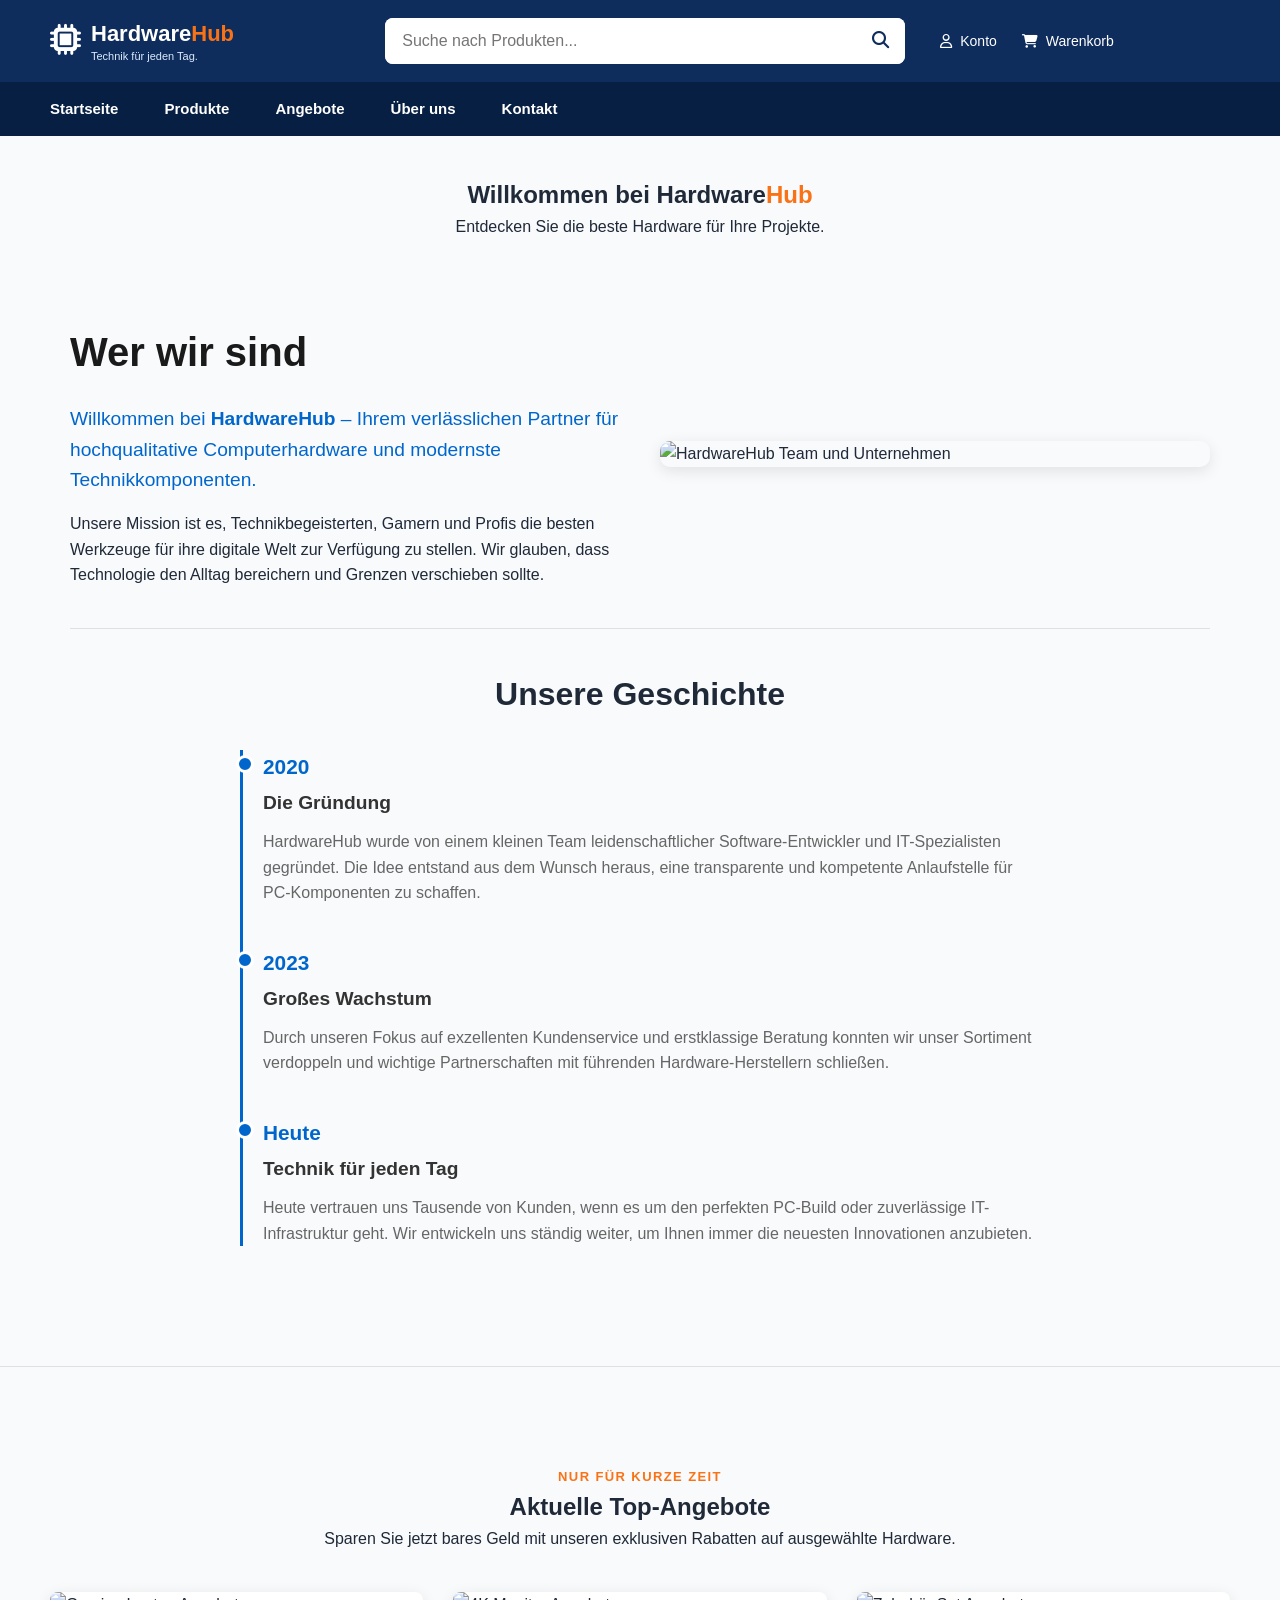
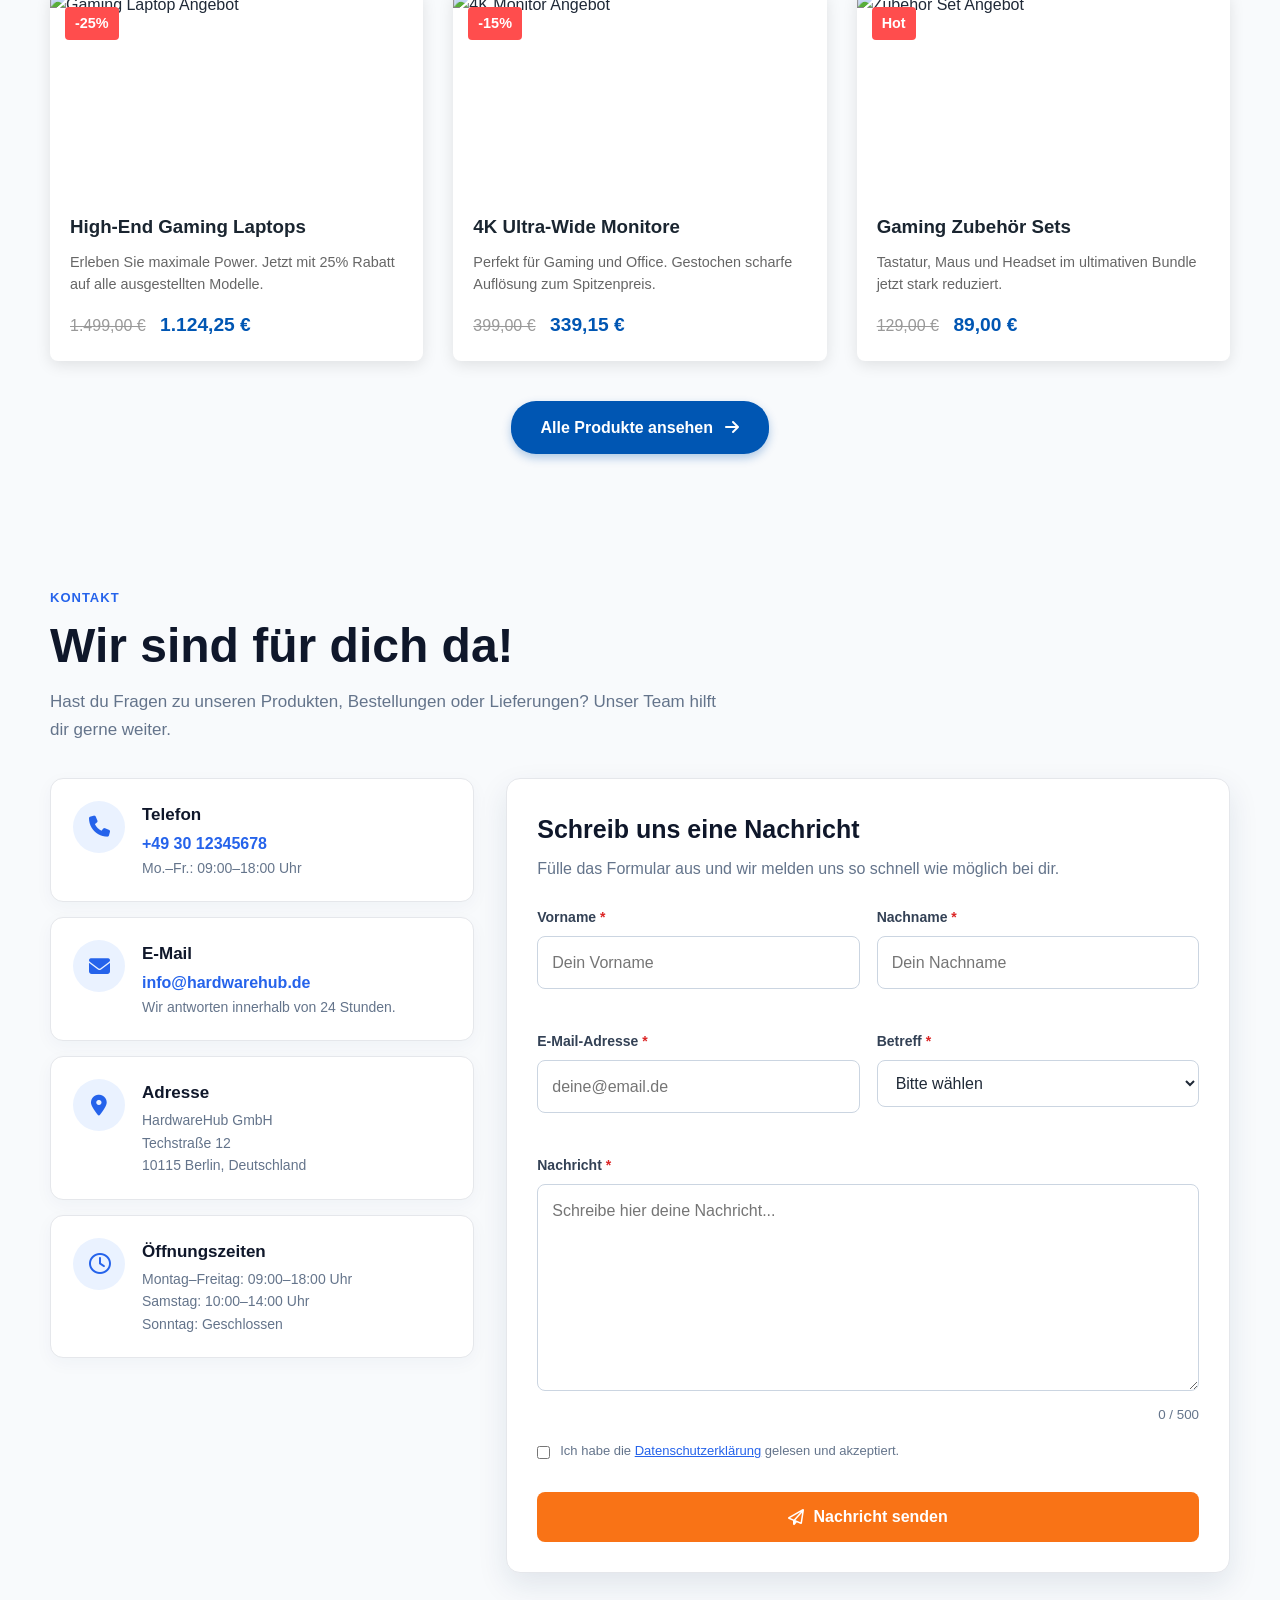
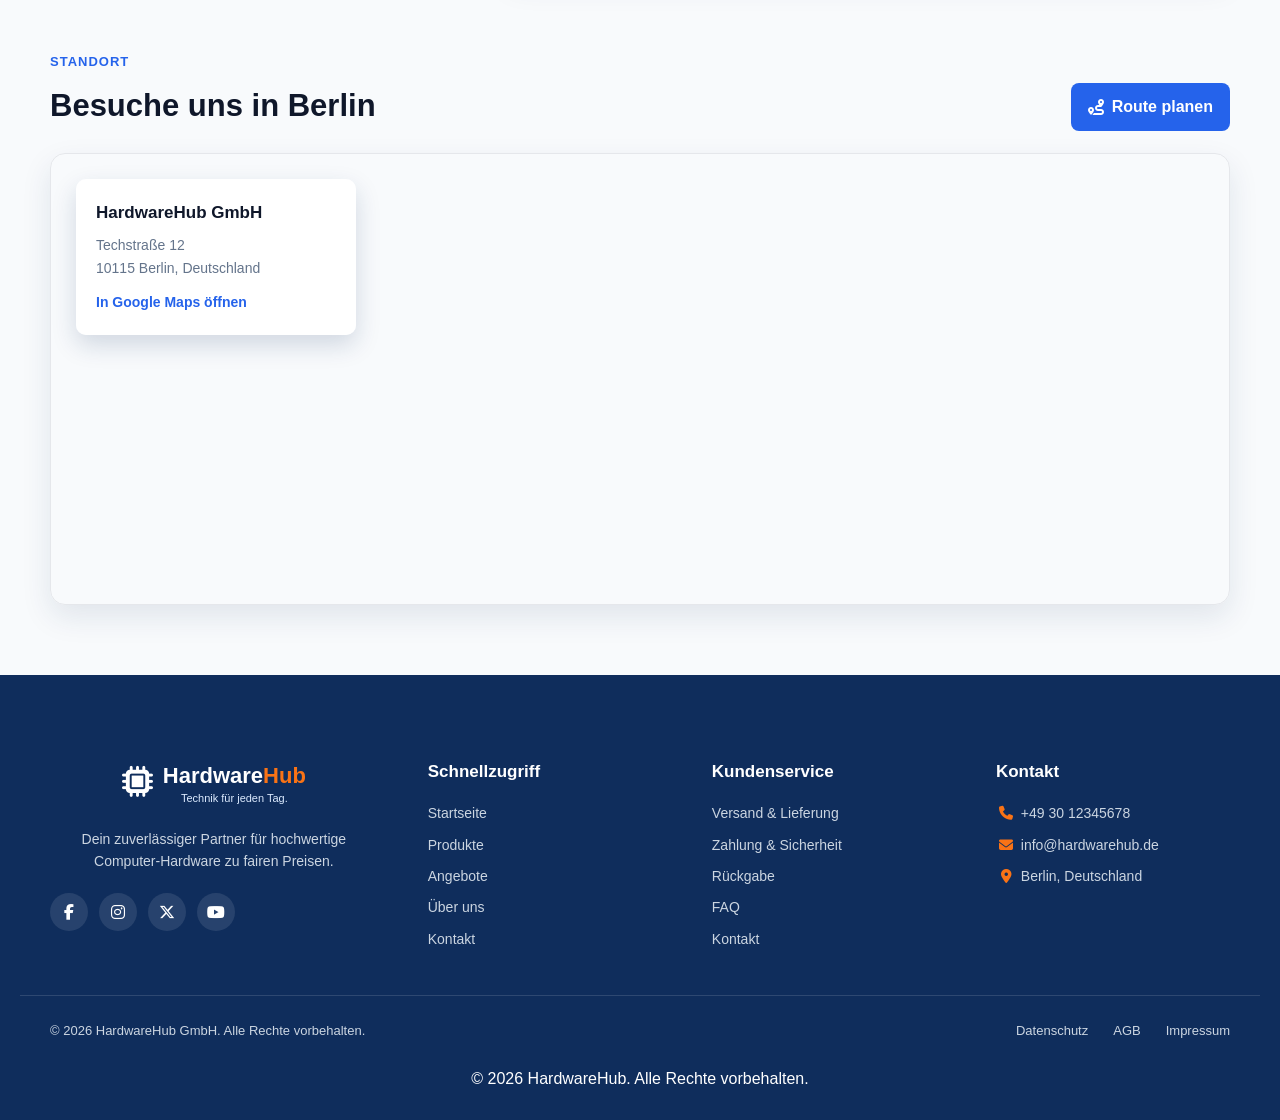
==== index.html @ 6ed335c6 "Navigation angepasst und angebot-ueber uns  page und Validierung sowie Bilder hinzugefügt" ====
<!doctype html>
<html lang="de">
  <head>
    <meta charset="UTF-8" />
    <meta name="viewport" content="width=device-width, initial-scale=1.0" />
    <title>HardwareHub - Home</title>

    <link
      rel="stylesheet"
      href="https://cdnjs.cloudflare.com/ajax/libs/font-awesome/6.5.1/css/all.min.css"
    />
    <link rel="stylesheet" href="css/style.css" />
    <link rel="stylesheet" href="css/uber-uns.css" />
    <link rel="stylesheet" href="css/warenkorb.css" />
    <link rel="stylesheet" href="css/kontakt.css" />
  </head>
  <body>
    <header class="header">
      <div class="header-top container">
        <a href="#home-section" class="logo">
          <span class="logo-icon"><i class="fa-solid fa-microchip"></i></span>
          <span
            >Hardware<span>Hub</span><small>Technik für jeden Tag.</small></span
          >
        </a>

        <form class="search-form">
          <input
            type="search"
            placeholder="Suche nach Produkten..."
            aria-label="Produkte suchen"
          />
          <button type="submit" aria-label="Suchen">
            <i class="fa-solid fa-magnifying-glass"></i>
          </button>
        </form>

        <div class="header-actions">
          <a href="#" class="header-link"
            ><i class="fa-regular fa-user"></i><span>Konto</span></a
          >
          <a href="#" class="header-link">
            <i class="fa-solid fa-cart-shopping"></i>
            <span>Warenkorb</span>
          </a>
        </div>
      </div>

      <nav class="navigation">
        <div class="container nav-content">
          <button class="menu-button" id="menuButton" aria-label="Menü öffnen">
            <i class="fa-solid fa-bars"></i>
          </button>
          <ul class="nav-list" id="navList">
            <li><a href="#home-section">Startseite</a></li>
            <li><a href="#angebote-component">Produkte</a></li>
            <li><a href="#angebote-component">Angebote</a></li>
            <li><a href="#uber-uns-component">Über uns</a></li>
            <li><a href="#kontakt-component">Kontakt</a></li>
          </ul>
        </div>
      </nav>
    </header>

    <main>
      <section
        id="home-section"
        class="container"
        style="padding: 40px 0; text-align: center"
      >
        <h2>Willkommen bei Hardware<span class="font-color">Hub</span></h2>
        <p>Entdecken Sie die beste Hardware für Ihre Projekte.</p>
      </section>

      <div id="uber-uns-component"></div>

      <hr class="section-divider" />

      <div id="angebote-component"></div>

      <div id="kontakt-component"></div>
    </main>

    <div id="notification" class="notification" aria-live="polite"></div>

    <footer class="footer">
      <div class="container footer-grid">
        <div class="footer-brand">
          <a href="index.html" class="logo">
            <span class="logo-icon">
              <i class="fa-solid fa-microchip"></i>
            </span>

            <span>
              Hardware<span>Hub</span>

              <small>Technik für jeden Tag.</small>
            </span>
          </a>

          <p>
            Dein zuverlässiger Partner für hochwertige Computer-Hardware zu
            fairen Preisen.
          </p>

          <div class="social-links">
            <a href="#" aria-label="Facebook">
              <i class="fa-brands fa-facebook-f"></i>
            </a>

            <a href="#" aria-label="Instagram">
              <i class="fa-brands fa-instagram"></i>
            </a>

            <a href="#" aria-label="X">
              <i class="fa-brands fa-x-twitter"></i>
            </a>

            <a href="#" aria-label="YouTube">
              <i class="fa-brands fa-youtube"></i>
            </a>
          </div>
        </div>

        <div class="footer-column">
          <h3>Schnellzugriff</h3>

          <a href="index.html">Startseite</a>

          <a href="seiten/produkte.html">Produkte</a>

          <a href="seiten/angebote.html">Angebote</a>

          <a href="seiten/ueber-uns.html">Über uns</a>

          <a href="kontakt.html">Kontakt</a>
        </div>

        <div class="footer-column">
          <h3>Kundenservice</h3>

          <a href="#">Versand & Lieferung</a>

          <a href="#">Zahlung & Sicherheit</a>

          <a href="#">Rückgabe</a>

          <a href="#">FAQ</a>

          <a href="kontakt.html">Kontakt</a>
        </div>

        <div class="footer-column">
          <h3>Kontakt</h3>

          <p>
            <i class="fa-solid fa-phone"></i>

            +49 30 12345678
          </p>

          <p>
            <i class="fa-solid fa-envelope"></i>

            info@hardwarehub.de
          </p>

          <p>
            <i class="fa-solid fa-location-dot"></i>

            Berlin, Deutschland
          </p>
        </div>
      </div>

      <div class="footer-bottom">
        <div class="container footer-bottom-content">
          <p>
            © <span id="currentYear"></span>

            HardwareHub GmbH. Alle Rechte vorbehalten.
          </p>

          <div>
            <a href="#">Datenschutz</a>

            <a href="#">AGB</a>

            <a href="#">Impressum</a>
          </div>
        </div>
      </div>

      <div class="container">
        <p>&copy; 2026 HardwareHub. Alle Rechte vorbehalten.</p>
      </div>
    </footer>

    <script src="js/component-loader.js"></script>
    <script src="js/kontakt.js"></script>
  </body>
</html>
---- css/style.css ----
.offers-section {
  padding: 60px 0;
}
.offers-heading {
  text-align: center;
  margin-bottom: 40px;
}
.offers-grid {
  display: grid;
  grid-template-columns: repeat(auto-fit, minmax(280px, 1fr));
  gap: 30px;
  margin-bottom: 40px;
}
.offer-card {
  background: #fff;
  border-radius: 8px;
  box-shadow: 0 4px 15px rgba(0, 0, 0, 0.1);
  overflow: hidden;
  position: relative;
  transition: transform 0.3s ease;
}
.offer-card:hover {
  transform: translateY(-5px);
}
.badge-discount {
  position: absolute;
  top: 15px;
  left: 15px;
  background: #ff4d4d;
  color: white;
  padding: 5px 10px;
  border-radius: 4px;
  font-weight: bold;
  font-size: 0.9rem;
  z-index: 1;
}
.offer-image img {
  width: 100%;
  height: 200px;
  object-fit: cover;
}
.offer-content {
  padding: 20px;
}
.offer-content h3 {
  margin-bottom: 10px;
  color: #1a2530;
}
.offer-content p {
  font-size: 0.9rem;
  color: #666;
  margin-bottom: 15px;
  line-height: 1.5;
}
.price-old {
  text-decoration: line-through;
  color: #999;
  margin-right: 10px;
}
.price-new {
  color: #0056b3;
  font-weight: bold;
  font-size: 1.2rem;
}

.offers-action-wrapper {
  text-align: center;
  margin-top: 30px;
}
.btn-view-all-products {
  display: inline-block;
  background: #0056b3;
  color: white;
  padding: 14px 30px;
  border-radius: 25px;
  text-decoration: none;
  font-weight: bold;
  transition: background 0.3s ease;
  box-shadow: 0 4px 10px rgba(0, 86, 179, 0.3);
}
.btn-view-all-products:hover {
  background: #003d82;
}
.btn-view-all-products i {
  margin-left: 8px;
}
.font-color {
  color: var(--orange);
  font-weight: 800;
}
---- css/uber-uns.css ----
.about-page {
  padding: 40px 20px;
}

.section-divider {
  border: 0;
  height: 1px;
  background: #e0e0e0;
  margin: 40px 0;
}

.about-hero {
  display: flex;
  gap: 40px;
  align-items: center;
  flex-wrap: wrap;
}

.about-hero-text {
  flex: 1;
  min-width: 300px;
}

.about-hero-text h1 {
  font-size: 2.5rem;
  color: #1a1a1a;
  margin-bottom: 20px;
}

.lead-text {
  font-size: 1.2rem;
  color: #0066cc;
  margin-bottom: 15px;
  line-height: 1.6;
}

.about-hero-image {
  flex: 1;
  min-width: 300px;
}

.about-hero-image img {
  width: 100%;
  height: auto;
  border-radius: 10px;
  box-shadow: 0 4px 15px rgba(0, 0, 0, 0.1);
}

.company-history h2 {
  font-size: 2rem;
  margin-bottom: 30px;
  text-align: center;
}

.timeline {
  position: relative;
  max-width: 800px;
  margin: 0 auto;
  padding-left: 20px;
  border-left: 3px solid #0066cc;
}

.timeline-item {
  position: relative;
  margin-bottom: 40px;
}

.timeline-item::before {
  content: "";
  position: absolute;
  left: -27px;
  top: 5px;
  width: 12px;
  height: 12px;
  border-radius: 50%;
  background-color: #0066cc;
  border: 3px solid #fff;
}

.timeline-year {
  font-weight: bold;
  color: #0066cc;
  font-size: 1.3rem;
  margin-bottom: 5px;
}

.timeline-content h3 {
  font-size: 1.2rem;
  margin-bottom: 10px;
  color: #333;
}

.timeline-content p {
  color: #666;
  line-height: 1.6;
}
---- css/warenkorb.css ----
:root {
    --dark-blue: #0f2d5c;
    --blue: #2563eb;
    --orange: #f97316;
    --white: #ffffff;
    --light-gray: #f3f4f6;
    --border: #e5e7eb;
    --text: #1f2937;
    --muted: #6b7280;
    --danger: #dc2626;
}

* {
    box-sizing: border-box;
    margin: 0;
    padding: 0;
}

body {
    font-family: Arial, Helvetica, sans-serif;
    background-color: var(--light-gray);
    color: var(--text);
    line-height: 1.6;
}

button {
    font: inherit;
}

a {
    color: inherit;
    text-decoration: none;
}

.header {
    background-color: var(--dark-blue);
    color: var(--white);
}

.header-container {
    max-width: 1300px;
    margin: 0 auto;
    padding: 18px 24px;
    display: flex;
    justify-content: space-between;
    align-items: center;
    gap: 30px;
}

.logo {
    font-size: 24px;
    font-weight: bold;
}

.navigation {
    display: flex;
    align-items: center;
    flex-wrap: wrap;
    gap: 22px;
}

.navigation a:hover,
.navigation a.active {
    color: var(--orange);
}

.cart-link {
    display: flex;
    align-items: center;
    gap: 8px;
}

#cart-count {
    min-width: 24px;
    height: 24px;
    padding: 0 7px;
    display: inline-flex;
    align-items: center;
    justify-content: center;
    border-radius: 999px;
    background-color: var(--orange);
    color: var(--white);
    font-size: 13px;
    font-weight: bold;
}

.cart-container {
    max-width: 1300px;
    min-height: 75vh;
    margin: 0 auto;
    padding: 50px 24px 70px;
}

.cart-heading {
    margin-bottom: 30px;
    display: flex;
    justify-content: space-between;
    align-items: center;
    gap: 20px;
}

.cart-heading h1 {
    color: var(--dark-blue);
    font-size: 42px;
}

.eyebrow {
    color: var(--orange);
    font-size: 13px;
    font-weight: bold;
    letter-spacing: 1.4px;
    text-transform: uppercase;
}

.continue-shopping {
    padding: 11px 16px;
    border: 1px solid var(--blue);
    border-radius: 10px;
    color: var(--blue);
    font-weight: bold;
}

.cart-layout {
    display: grid;
    grid-template-columns: minmax(0, 1fr) 340px;
    gap: 28px;
    align-items: start;
}

.cart-items {
    display: grid;
    gap: 16px;
}

.cart-item {
    padding: 18px;
    border: 1px solid var(--border);
    border-radius: 16px;
    background-color: var(--white);
    display: grid;
    grid-template-columns: 130px minmax(0, 1fr) auto;
    gap: 20px;
    align-items: center;
}

.cart-item-image {
    width: 130px;
    height: 110px;
    object-fit: contain;
}

.cart-item-name {
    color: var(--dark-blue);
    margin-bottom: 5px;
}

.cart-item-category {
    color: var(--muted);
    font-size: 14px;
}

.cart-item-price {
    margin-top: 8px;
    font-weight: bold;
}

.quantity-controls {
    display: flex;
    align-items: center;
    gap: 10px;
    margin-top: 14px;
}

.quantity-button {
    width: 34px;
    height: 34px;
    border: 1px solid var(--border);
    border-radius: 8px;
    background-color: var(--white);
    cursor: pointer;
}

.remove-button {
    margin-top: 12px;
    border: none;
    background: transparent;
    color: var(--danger);
    cursor: pointer;
}

.item-total {
    color: var(--dark-blue);
    font-size: 18px;
    font-weight: bold;
}

.cart-summary {
    padding: 24px;
    border-radius: 18px;
    background-color: var(--white);
    border: 1px solid var(--border);
    position: sticky;
    top: 20px;
}

.cart-summary h2 {
    color: var(--dark-blue);
    margin-bottom: 20px;
}

.summary-row {
    padding: 13px 0;
    border-bottom: 1px solid var(--border);
    display: flex;
    justify-content: space-between;
    gap: 20px;
}

.total-row {
    margin-top: 4px;
    font-size: 18px;
}

#checkout-button,
#clear-cart-button {
    width: 100%;
    margin-top: 16px;
    padding: 13px;
    border-radius: 10px;
    cursor: pointer;
    font-weight: bold;
}

#checkout-button {
    border: none;
    background-color: var(--orange);
    color: var(--white);
}

#clear-cart-button {
    border: 1px solid var(--danger);
    background-color: var(--white);
    color: var(--danger);
}

.empty-cart {
    padding: 55px 25px;
    border-radius: 18px;
    background-color: var(--white);
    text-align: center;
}

.empty-cart h2 {
    color: var(--dark-blue);
    margin-bottom: 8px;
}

.empty-cart p {
    color: var(--muted);
    margin-bottom: 22px;
}

.empty-cart a {
    display: inline-block;
    padding: 12px 18px;
    border-radius: 10px;
    background-color: var(--orange);
    color: var(--white);
    font-weight: bold;
}

.footer {
    padding: 28px 20px;
    background-color: var(--dark-blue);
    color: var(--white);
    text-align: center;
}

@media (max-width: 850px) {
    .header-container,
    .cart-heading {
        align-items: flex-start;
        flex-direction: column;
    }

    .cart-layout {
        grid-template-columns: 1fr;
    }

    .cart-summary {
        position: static;
    }
}

@media (max-width: 600px) {
    .cart-item {
        grid-template-columns: 90px minmax(0, 1fr);
    }

    .cart-item-image {
        width: 90px;
        height: 90px;
    }

    .item-total {
        grid-column: 1 / -1;
        text-align: right;
    }
}
---- css/kontakt.css ----
/* =========================
   GRUNDEINSTELLUNGEN
========================= */

:root {
    --dark-blue: #0f2d5c;
    --darker-blue: #071f43;
    --blue: #2563eb;
    --light-blue: #eaf2ff;
    --orange: #f97316;
    --orange-hover: #ea580c;
    --white: #ffffff;
    --background: #f8fafc;
    --text: #1f2937;
    --muted-text: #64748b;
    --border: #e5e7eb;
    --success: #15803d;
    --error: #dc2626;
    --shadow: 0 12px 30px rgba(15, 45, 92, 0.1);
}

* {
    box-sizing: border-box;
    margin: 0;
    padding: 0;
}

html {
    scroll-behavior: smooth;
}

body {
    font-family: Arial, Helvetica, sans-serif;
    color: var(--text);
    background-color: var(--background);
    line-height: 1.6;
}

a {
    color: inherit;
    text-decoration: none;
}

button,
input,
select,
textarea {
    font: inherit;
}

button {
    cursor: pointer;
}

img {
    max-width: 100%;
    display: block;
}

.container {
    width: min(1180px, calc(100% - 40px));
    margin: 0 auto;
}


/* =========================
   HEADER
========================= */

.header {
    background-color: var(--dark-blue);
    color: var(--white);
}

.header-top {
    min-height: 82px;
    display: grid;
    grid-template-columns: auto minmax(280px, 520px) auto;
    align-items: center;
    gap: 35px;
}

.logo {
    display: inline-flex;
    align-items: center;
    gap: 10px;
    font-size: 22px;
    font-weight: 800;
    white-space: nowrap;
}

.logo > span:last-child > span {
    color: var(--orange);
}

.logo small {
    display: block;
    font-size: 11px;
    font-weight: 400;
    margin-top: -3px;
    color: #dbeafe;
}

.logo-icon {
    font-size: 31px;
    color: var(--white);
}

.search-form {
    height: 46px;
    display: flex;
    background: var(--white);
    border-radius: 8px;
    overflow: hidden;
}

.search-form input {
    width: 100%;
    padding: 0 17px;
    border: none;
    outline: none;
}

.search-form button {
    width: 55px;
    border: none;
    background: var(--white);
    color: var(--dark-blue);
    font-size: 17px;
}

.header-actions {
    display: flex;
    align-items: center;
    gap: 25px;
}

.header-link {
    display: flex;
    align-items: center;
    gap: 8px;
    font-size: 14px;
    transition: color 0.2s;
}

.header-link:hover {
    color: var(--orange);
}

.navigation {
    background: var(--darker-blue);
}

.nav-content {
    min-height: 52px;
    display: flex;
    align-items: center;
}

.nav-list {
    display: flex;
    align-items: center;
    gap: 46px;
    list-style: none;
}

.nav-list a {
    display: inline-flex;
    align-items: center;
    gap: 7px;
    padding: 15px 0;
    font-weight: 600;
    font-size: 15px;
    position: relative;
}

.nav-list a:hover,
.nav-list a.active {
    color: var(--orange);
}

.nav-list a.active::after {
    content: "";
    position: absolute;
    left: 0;
    right: 0;
    bottom: 0;
    height: 3px;
    background: var(--orange);
}

.new-badge {
    padding: 2px 9px;
    border-radius: 15px;
    background: var(--orange);
    color: var(--white);
    font-size: 11px;
}

.menu-button {
    display: none;
    color: var(--white);
    background: transparent;
    border: none;
    font-size: 23px;
}


/* =========================
   KONTAKT-BEREICH
========================= */

.contact-section {
    padding: 70px 0 55px;
}

.section-heading {
    max-width: 680px;
    margin-bottom: 35px;
}

.section-label {
    display: inline-block;
    margin-bottom: 9px;
    color: var(--blue);
    font-size: 13px;
    font-weight: 800;
    text-transform: uppercase;
    letter-spacing: 1px;
}

.section-heading h1 {
    font-size: clamp(34px, 5vw, 48px);
    line-height: 1.15;
    margin-bottom: 15px;
    color: #0f172a;
}

.section-heading p {
    color: var(--muted-text);
    font-size: 17px;
}

.contact-grid {
    display: grid;
    grid-template-columns: 0.85fr 1.45fr;
    gap: 32px;
    align-items: start;
}

.contact-information {
    display: grid;
    gap: 15px;
}

.contact-card {
    display: flex;
    align-items: flex-start;
    gap: 17px;
    padding: 22px;
    background: var(--white);
    border: 1px solid var(--border);
    border-radius: 13px;
    box-shadow: 0 5px 18px rgba(15, 45, 92, 0.04);
    transition:
        transform 0.2s ease,
        box-shadow 0.2s ease;
}

.contact-card:hover {
    transform: translateY(-3px);
    box-shadow: var(--shadow);
}

.contact-icon {
    width: 52px;
    min-width: 52px;
    height: 52px;
    display: grid;
    place-items: center;
    border-radius: 50%;
    color: var(--blue);
    background: var(--light-blue);
    font-size: 21px;
}

.contact-card h2 {
    font-size: 17px;
    margin-bottom: 3px;
    color: #0f172a;
}

.contact-card a {
    color: var(--blue);
    font-weight: 700;
}

.contact-card a:hover {
    text-decoration: underline;
}

.contact-card p {
    color: var(--muted-text);
    font-size: 14px;
}

.form-card {
    padding: 30px;
    background: var(--white);
    border: 1px solid var(--border);
    border-radius: 14px;
    box-shadow: var(--shadow);
}

.form-heading {
    margin-bottom: 25px;
}

.form-heading h2 {
    margin-bottom: 7px;
    color: #0f172a;
    font-size: 25px;
}

.form-heading p {
    color: var(--muted-text);
}

.form-row {
    display: grid;
    grid-template-columns: repeat(2, 1fr);
    gap: 17px;
}

.form-group {
    margin-bottom: 18px;
}

.form-group label {
    display: block;
    margin-bottom: 7px;
    font-size: 14px;
    font-weight: 700;
    color: #334155;
}

.form-group label span {
    color: var(--error);
}

.form-group input,
.form-group select,
.form-group textarea {
    width: 100%;
    border: 1px solid #cbd5e1;
    border-radius: 8px;
    padding: 13px 14px;
    color: var(--text);
    background: var(--white);
    outline: none;
    transition:
        border-color 0.2s,
        box-shadow 0.2s;
}

.form-group textarea {
    resize: vertical;
    min-height: 145px;
}

.form-group input:focus,
.form-group select:focus,
.form-group textarea:focus {
    border-color: var(--blue);
    box-shadow: 0 0 0 3px rgba(37, 99, 235, 0.12);
}

.form-group input.invalid,
.form-group select.invalid,
.form-group textarea.invalid {
    border-color: var(--error);
}

.error-message {
    min-height: 18px;
    display: block;
    margin-top: 5px;
    color: var(--error);
    font-size: 12px;
}

.textarea-info {
    display: flex;
    justify-content: space-between;
    gap: 10px;
}

#characterCounter {
    margin-top: 5px;
    color: var(--muted-text);
    white-space: nowrap;
}

.privacy-group {
    display: flex;
    align-items: flex-start;
    gap: 10px;
    margin-top: -2px;
}

.privacy-group input {
    margin-top: 5px;
}

.privacy-group label {
    color: var(--muted-text);
    font-size: 13px;
}

.privacy-group a {
    color: var(--blue);
    text-decoration: underline;
}

.privacy-error {
    margin-bottom: 7px;
}

.submit-button {
    width: 100%;
    min-height: 50px;
    display: flex;
    justify-content: center;
    align-items: center;
    gap: 9px;
    border: none;
    border-radius: 8px;
    color: var(--white);
    background: var(--orange);
    font-weight: 800;
    transition:
        background 0.2s,
        transform 0.2s;
}

.submit-button:hover {
    background: var(--orange-hover);
    transform: translateY(-1px);
}

.submit-button:disabled {
    cursor: not-allowed;
    opacity: 0.7;
}

.success-message {
    display: none;
    align-items: center;
    gap: 10px;
    margin-top: 18px;
    padding: 14px;
    border-radius: 8px;
    color: var(--success);
    background: #dcfce7;
    font-weight: 700;
}


/* =========================
   GOOGLE MAP
========================= */

.map-section {
    padding: 20px 0 70px;
}

.map-heading {
    display: flex;
    align-items: end;
    justify-content: space-between;
    gap: 20px;
    margin-bottom: 22px;
}

.map-heading h2 {
    font-size: 31px;
    color: #0f172a;
}

.route-button {
    display: inline-flex;
    align-items: center;
    gap: 8px;
    padding: 11px 17px;
    border-radius: 8px;
    color: var(--white);
    background: var(--blue);
    font-weight: 700;
}

.route-button:hover {
    background: #1d4ed8;
}

.map-wrapper {
    min-height: 450px;
    position: relative;
    overflow: hidden;
    border-radius: 15px;
    border: 1px solid var(--border);
    box-shadow: var(--shadow);
}

.map-wrapper iframe {
    display: block;
}

.map-information {
    position: absolute;
    top: 25px;
    left: 25px;
    width: min(280px, calc(100% - 50px));
    padding: 20px;
    background: rgba(255, 255, 255, 0.96);
    border-radius: 10px;
    box-shadow: 0 10px 25px rgba(15, 45, 92, 0.17);
}

.map-information strong {
    display: block;
    margin-bottom: 8px;
    font-size: 17px;
    color: #0f172a;
}

.map-information p {
    margin-bottom: 10px;
    color: var(--muted-text);
    font-size: 14px;
}

.map-information a {
    color: var(--blue);
    font-size: 14px;
    font-weight: 700;
}


/* =========================
   NEWSLETTER
========================= */

.newsletter {
    padding: 40px 0;
    color: var(--white);
    background: var(--blue);
}

.newsletter-content {
    display: grid;
    grid-template-columns: 1fr 0.9fr;
    align-items: center;
    gap: 40px;
}

.newsletter h2 {
    margin-bottom: 5px;
    font-size: 27px;
}

.newsletter p {
    color: #dbeafe;
}

.newsletter-form {
    display: flex;
    min-height: 50px;
}

.newsletter-form input {
    flex: 1;
    min-width: 0;
    padding: 0 15px;
    border: none;
    border-radius: 8px 0 0 8px;
    outline: none;
}

.newsletter-form button {
    padding: 0 22px;
    border: none;
    border-radius: 0 8px 8px 0;
    color: var(--white);
    background: var(--orange);
    font-weight: 800;
}

.newsletter-form button:hover {
    background: var(--orange-hover);
}


/* =========================
   FOOTER
========================= */

.footer {
    color: var(--white);
    background: var(--dark-blue);
}

.footer-grid {
    display: grid;
    grid-template-columns: 1.4fr repeat(3, 1fr);
    gap: 50px;
    padding-top: 55px;
    padding-bottom: 45px;
}

.footer-brand p {
    max-width: 330px;
    margin: 20px 0;
    color: #cbd5e1;
    font-size: 14px;
}

.social-links {
    display: flex;
    gap: 11px;
}

.social-links a {
    width: 38px;
    height: 38px;
    display: grid;
    place-items: center;
    border-radius: 50%;
    background: rgba(255, 255, 255, 0.1);
    transition:
        background 0.2s,
        transform 0.2s;
}

.social-links a:hover {
    background: var(--orange);
    transform: translateY(-2px);
}

.footer-column {
    display: flex;
    flex-direction: column;
    align-items: flex-start;
    gap: 9px;
}

.footer-column h3 {
    margin-bottom: 8px;
    font-size: 17px;
}

.footer-column a,
.footer-column p {
    color: #cbd5e1;
    font-size: 14px;
}

.footer-column a:hover {
    color: var(--orange);
}

.footer-column p i {
    width: 21px;
    color: var(--orange);
}

.footer-bottom {
    border-top: 1px solid rgba(255, 255, 255, 0.13);
}

.footer-bottom-content {
    min-height: 70px;
    display: flex;
    justify-content: space-between;
    align-items: center;
    gap: 20px;
    color: #cbd5e1;
    font-size: 13px;
}

.footer-bottom-content div {
    display: flex;
    gap: 25px;
}

.footer-bottom a:hover {
    color: var(--orange);
}


/* =========================
   RESPONSIVE
========================= */

@media (max-width: 980px) {
    .header-top {
        grid-template-columns: auto 1fr;
    }

    .search-form {
        grid-column: 1 / -1;
        grid-row: 2;
        margin-bottom: 17px;
    }

    .header-actions {
        justify-content: flex-end;
    }

    .contact-grid {
        grid-template-columns: 1fr;
    }

    .contact-information {
        grid-template-columns: repeat(2, 1fr);
    }

    .footer-grid {
        grid-template-columns: repeat(2, 1fr);
    }
}

@media (max-width: 760px) {
    .container {
        width: min(100% - 28px, 1180px);
    }

    .header-top {
        gap: 15px;
    }

    .header-actions span {
        display: none;
    }

    .menu-button {
        display: block;
        padding: 12px 0;
    }

    .nav-content {
        display: block;
    }

    .nav-list {
        display: none;
        flex-direction: column;
        align-items: flex-start;
        gap: 0;
        padding-bottom: 14px;
    }

    .nav-list.open {
        display: flex;
    }

    .nav-list li,
    .nav-list a {
        width: 100%;
    }

    .nav-list a.active::after {
        display: none;
    }

    .contact-section {
        padding-top: 50px;
    }

    .contact-information {
        grid-template-columns: 1fr;
    }

    .form-row {
        grid-template-columns: 1fr;
        gap: 0;
    }

    .form-card {
        padding: 23px 18px;
    }

    .map-heading {
        align-items: flex-start;
        flex-direction: column;
    }

    .newsletter-content {
        grid-template-columns: 1fr;
        gap: 20px;
    }

    .footer-grid {
        grid-template-columns: 1fr;
        gap: 32px;
    }

    .footer-bottom-content {
        flex-direction: column;
        justify-content: center;
        padding: 18px 0;
        text-align: center;
    }
}

@media (max-width: 520px) {
    .logo {
        font-size: 18px;
    }

    .logo-icon {
        font-size: 25px;
    }

    .header-actions {
        gap: 15px;
    }

    .contact-card {
        padding: 18px;
    }

    .map-wrapper iframe {
        height: 500px;
    }

    .map-information {
        top: 15px;
        left: 15px;
        width: calc(100% - 30px);
    }

    .newsletter-form {
        flex-direction: column;
        gap: 10px;
    }

    .newsletter-form input,
    .newsletter-form button {
        min-height: 48px;
        border-radius: 8px;
    }

    .footer-bottom-content div {
        flex-wrap: wrap;
        justify-content: center;
        gap: 15px;
    }
}
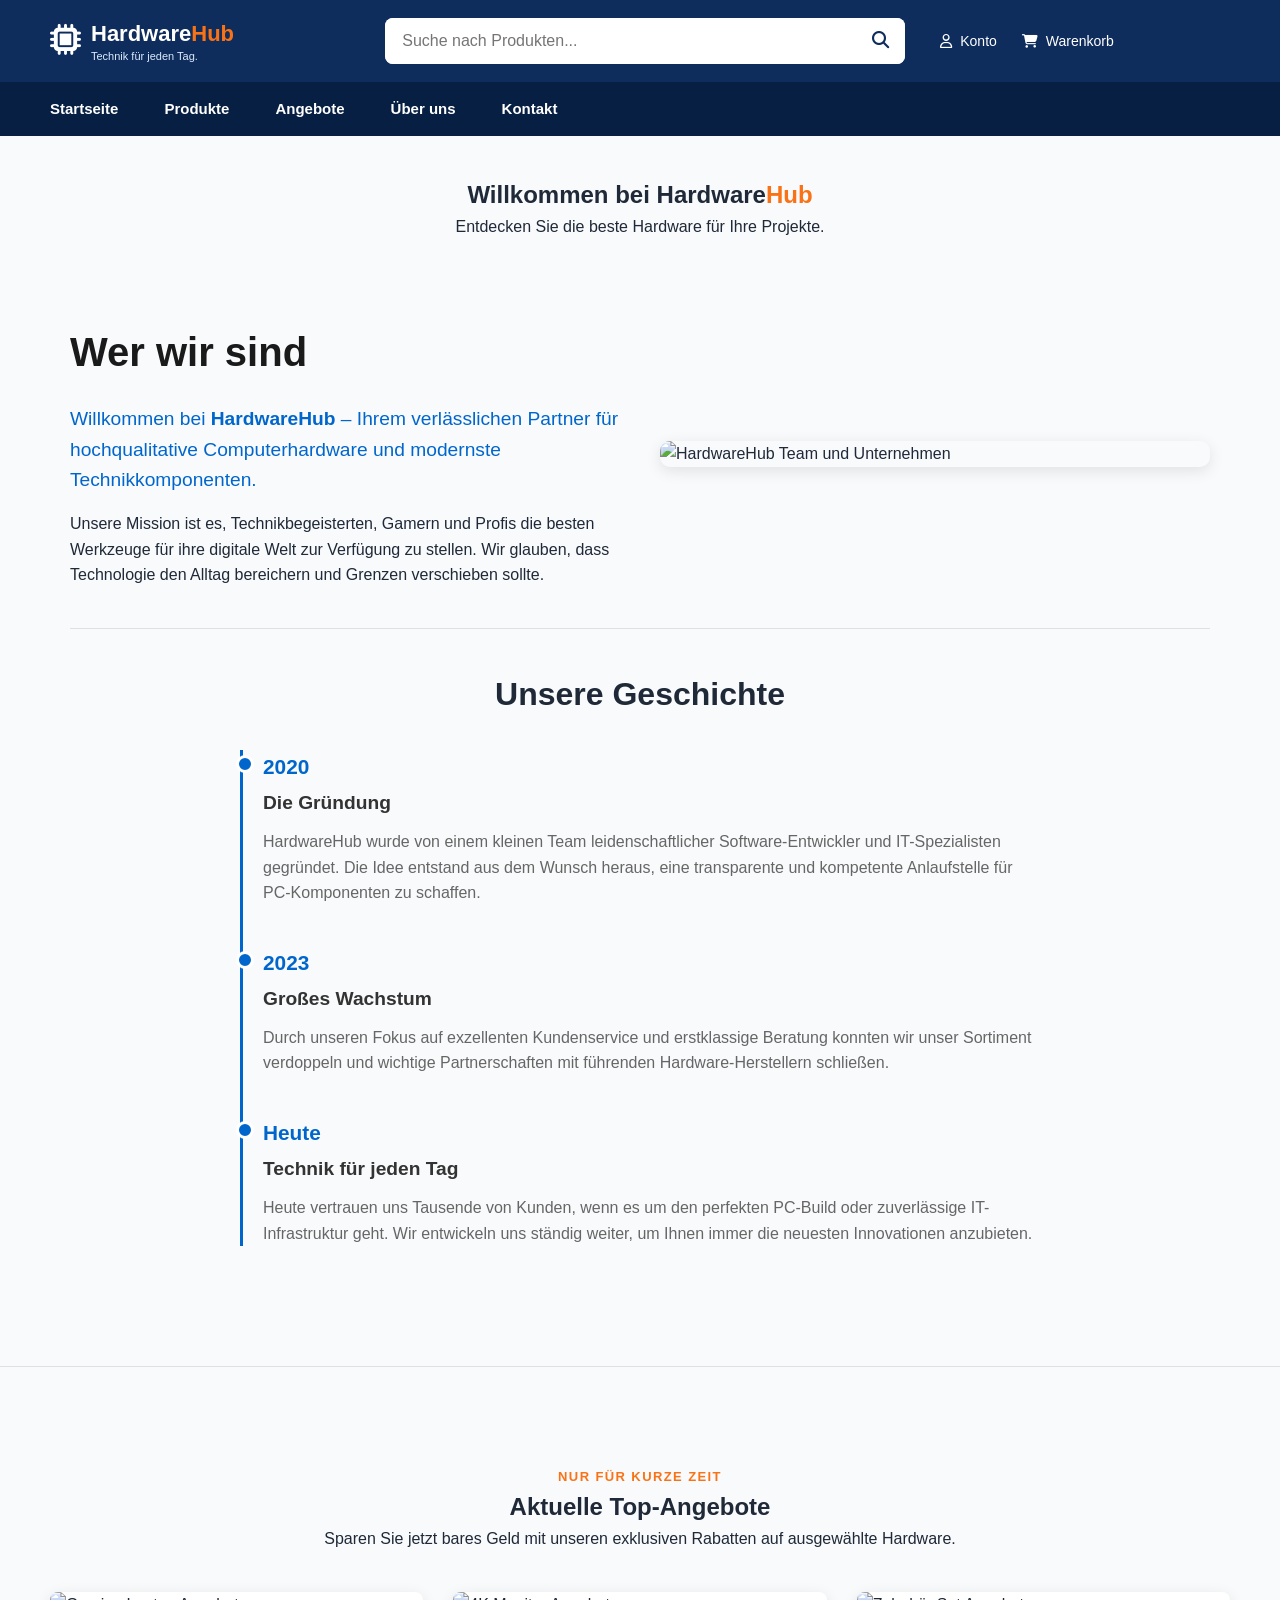
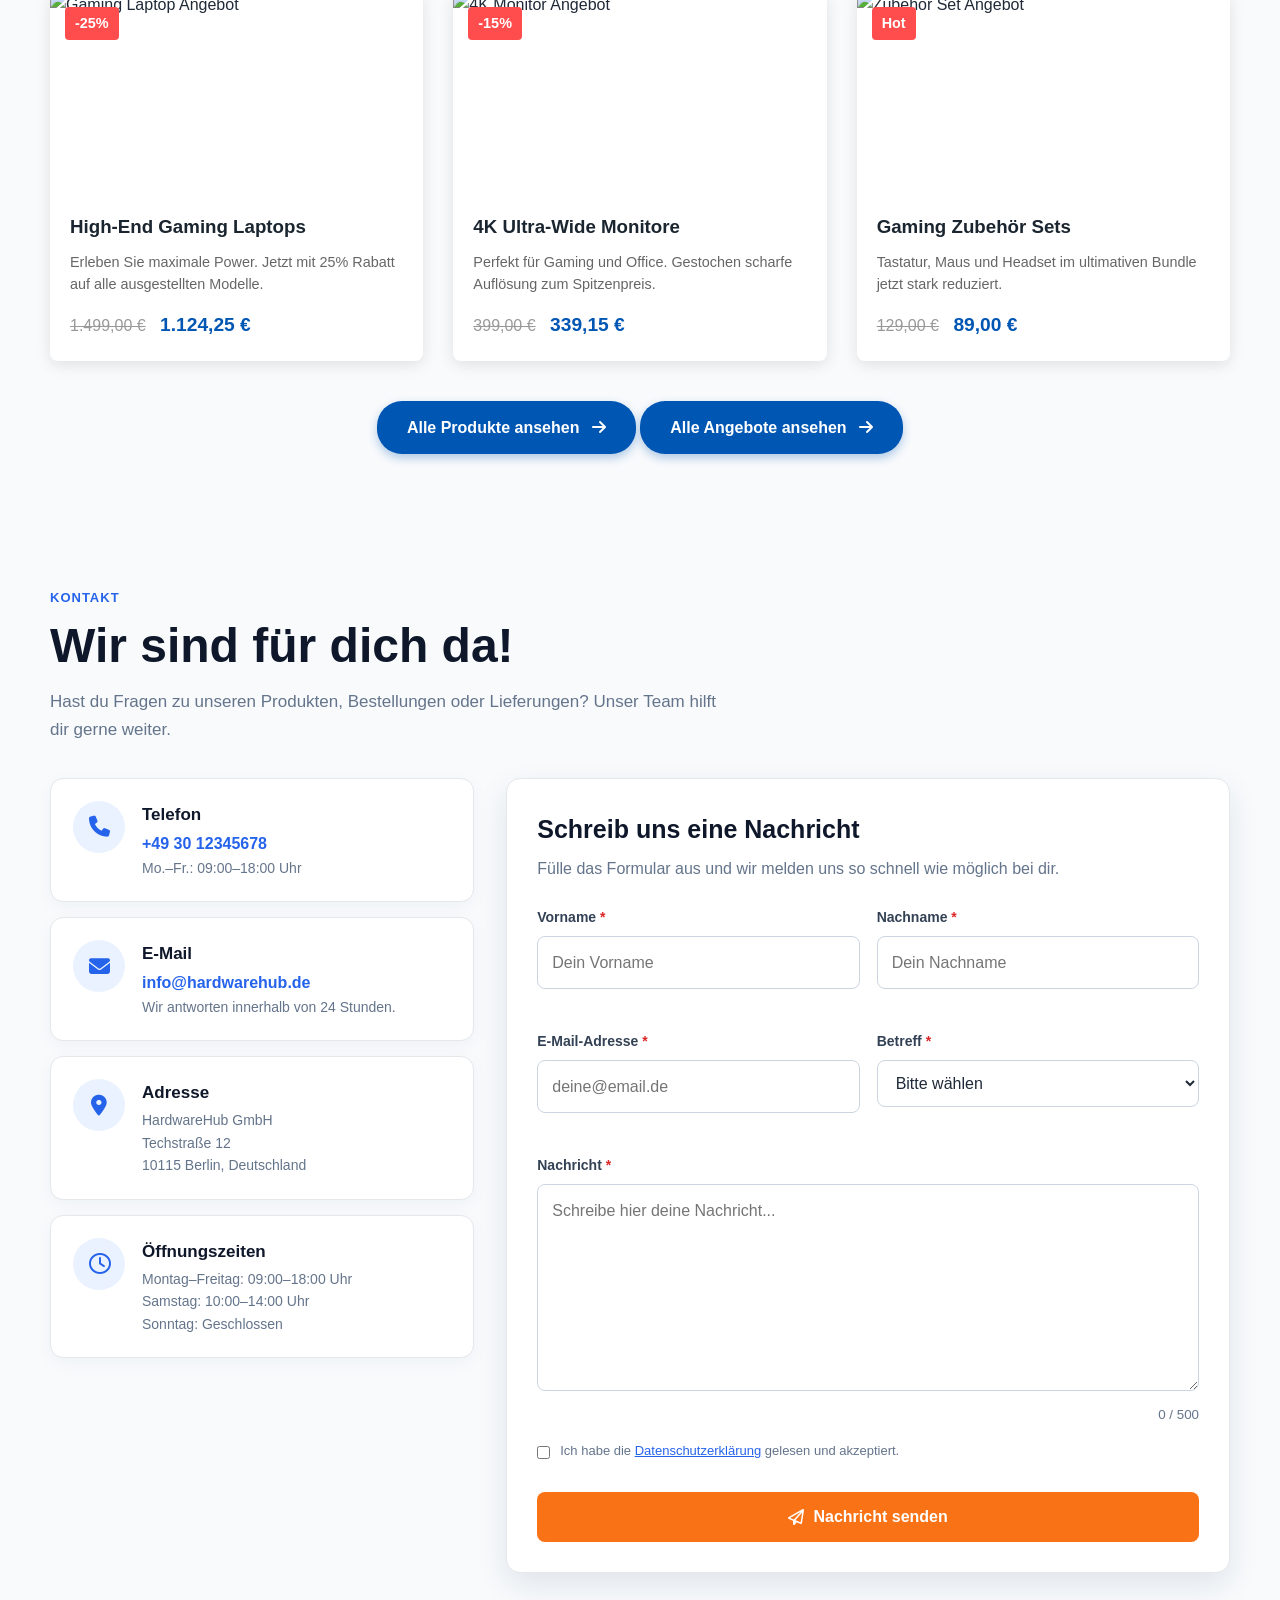
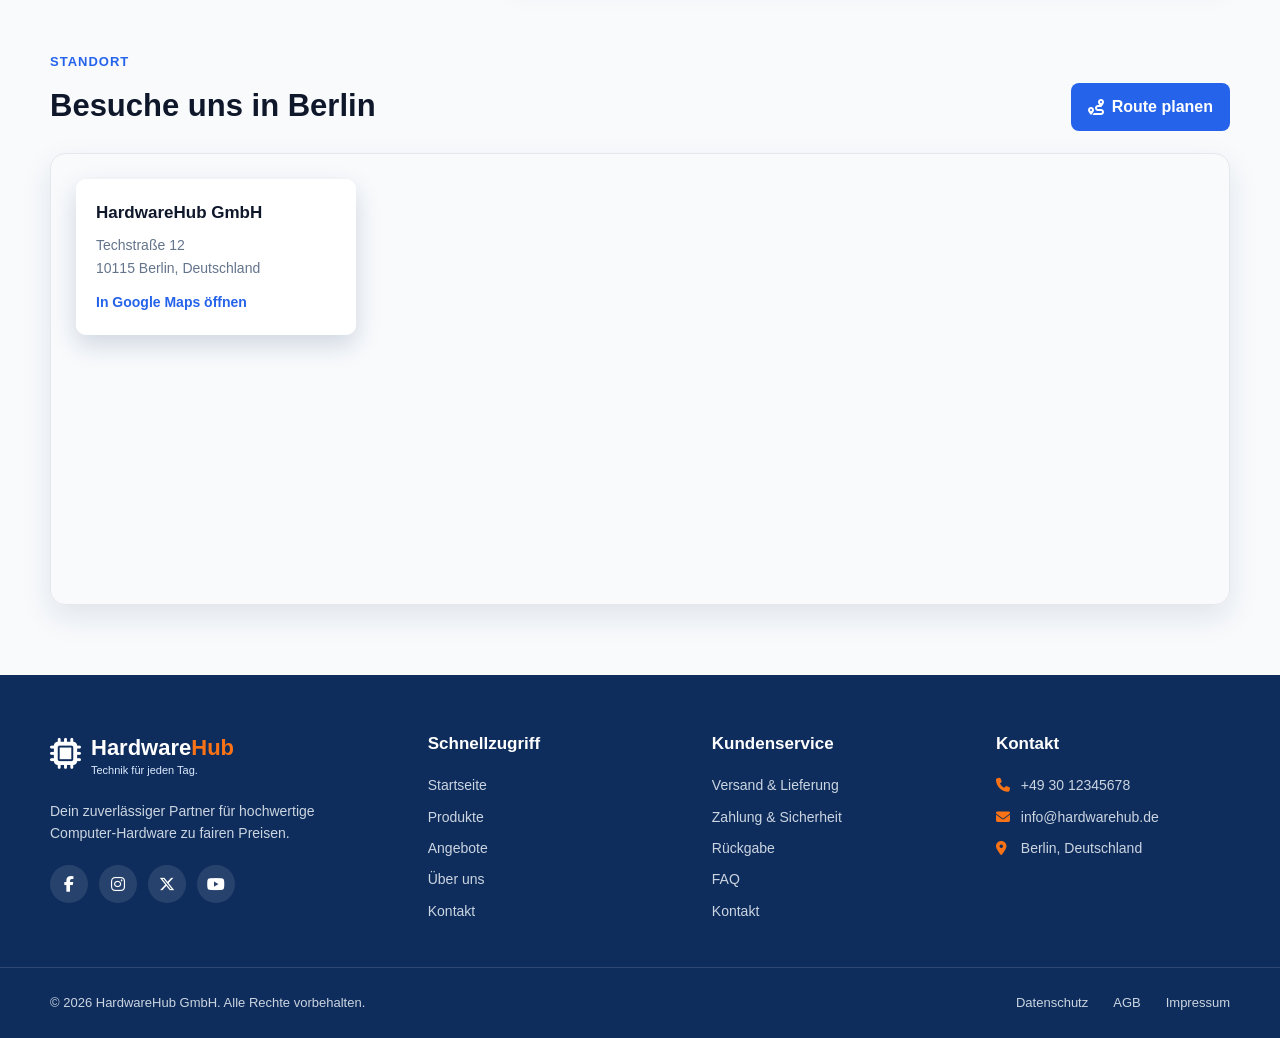
==== commit 0328ec7f: "Add new offers page and update shopping cart" ====
--- a/index.html
+++ b/index.html
@@ -191,9 +191,7 @@
         </div>
       </div>
 
-      <div class="container">
-        <p>&copy; 2026 HardwareHub. Alle Rechte vorbehalten.</p>
-      </div>
+    
     </footer>
 
     <script src="js/component-loader.js"></script>
--- a/css/warenkorb.css
+++ b/css/warenkorb.css
@@ -269,13 +269,264 @@
     font-weight: bold;
 }
 
+
+
+/* =========================
+   FOOTER
+========================= */
+
 .footer {
-    padding: 28px 20px;
-    background-color: var(--dark-blue);
     color: var(--white);
-    text-align: center;
-}
-
+    background: var(--dark-blue);
+}
+
+.footer-grid {
+    display: grid;
+    grid-template-columns: 1.4fr repeat(3, 1fr);
+    gap: 50px;
+    padding-top: 55px;
+    padding-bottom: 45px;
+}
+
+.footer-brand p {
+    max-width: 330px;
+    margin: 20px 0;
+    color: #cbd5e1;
+    font-size: 14px;
+}
+
+.social-links {
+    display: flex;
+    gap: 11px;
+}
+
+.social-links a {
+    width: 38px;
+    height: 38px;
+    display: grid;
+    place-items: center;
+    border-radius: 50%;
+    background: rgba(255, 255, 255, 0.1);
+    transition:
+        background 0.2s,
+        transform 0.2s;
+}
+
+.social-links a:hover {
+    background: var(--orange);
+    transform: translateY(-2px);
+}
+
+.footer-column {
+    display: flex;
+    flex-direction: column;
+    align-items: flex-start;
+    gap: 9px;
+}
+
+.footer-column h3 {
+    margin-bottom: 8px;
+    font-size: 17px;
+}
+
+.footer-column a,
+.footer-column p {
+    color: #cbd5e1;
+    font-size: 14px;
+}
+
+.footer-column a:hover {
+    color: var(--orange);
+}
+
+.footer-column p i {
+    width: 21px;
+    color: var(--orange);
+}
+
+.footer-bottom {
+    border-top: 1px solid rgba(255, 255, 255, 0.13);
+}
+
+.footer-bottom-content {
+    min-height: 70px;
+    display: flex;
+    justify-content: space-between;
+    align-items: center;
+    gap: 20px;
+    color: #cbd5e1;
+    font-size: 13px;
+}
+
+.footer-bottom-content div {
+    display: flex;
+    gap: 25px;
+}
+
+.footer-bottom a:hover {
+    color: var(--orange);
+}
+
+
+/* =========================
+   RESPONSIVE
+========================= */
+
+@media (max-width: 980px) {
+    .header-top {
+        grid-template-columns: auto 1fr;
+    }
+
+    .search-form {
+        grid-column: 1 / -1;
+        grid-row: 2;
+        margin-bottom: 17px;
+    }
+
+    .header-actions {
+        justify-content: flex-end;
+    }
+
+    .contact-grid {
+        grid-template-columns: 1fr;
+    }
+
+    .contact-information {
+        grid-template-columns: repeat(2, 1fr);
+    }
+
+    .footer-grid {
+        grid-template-columns: repeat(2, 1fr);
+    }
+}
+
+@media (max-width: 760px) {
+    .container {
+        width: min(100% - 28px, 1180px);
+    }
+
+    .header-top {
+        gap: 15px;
+    }
+
+    .header-actions span {
+        display: none;
+    }
+
+    .menu-button {
+        display: block;
+        padding: 12px 0;
+    }
+
+    .nav-content {
+        display: block;
+    }
+
+    .nav-list {
+        display: none;
+        flex-direction: column;
+        align-items: flex-start;
+        gap: 0;
+        padding-bottom: 14px;
+    }
+
+    .nav-list.open {
+        display: flex;
+    }
+
+    .nav-list li,
+    .nav-list a {
+        width: 100%;
+    }
+
+    .nav-list a.active::after {
+        display: none;
+    }
+
+    .contact-section {
+        padding-top: 50px;
+    }
+
+    .contact-information {
+        grid-template-columns: 1fr;
+    }
+
+    .form-row {
+        grid-template-columns: 1fr;
+        gap: 0;
+    }
+
+    .form-card {
+        padding: 23px 18px;
+    }
+
+    .map-heading {
+        align-items: flex-start;
+        flex-direction: column;
+    }
+
+    .newsletter-content {
+        grid-template-columns: 1fr;
+        gap: 20px;
+    }
+
+    .footer-grid {
+        grid-template-columns: 1fr;
+        gap: 32px;
+    }
+
+    .footer-bottom-content {
+        flex-direction: column;
+        justify-content: center;
+        padding: 18px 0;
+        text-align: center;
+    }
+}
+
+@media (max-width: 520px) {
+    .logo {
+        font-size: 18px;
+    }
+
+    .logo-icon {
+        font-size: 25px;
+    }
+
+    .header-actions {
+        gap: 15px;
+    }
+
+    .contact-card {
+        padding: 18px;
+    }
+
+    .map-wrapper iframe {
+        height: 500px;
+    }
+
+    .map-information {
+        top: 15px;
+        left: 15px;
+        width: calc(100% - 30px);
+    }
+
+    .newsletter-form {
+        flex-direction: column;
+        gap: 10px;
+    }
+
+    .newsletter-form input,
+    .newsletter-form button {
+        min-height: 48px;
+        border-radius: 8px;
+    }
+
+    .footer-bottom-content div {
+        flex-wrap: wrap;
+        justify-content: center;
+        gap: 15px;
+    }
+}
 @media (max-width: 850px) {
     .header-container,
     .cart-heading {
